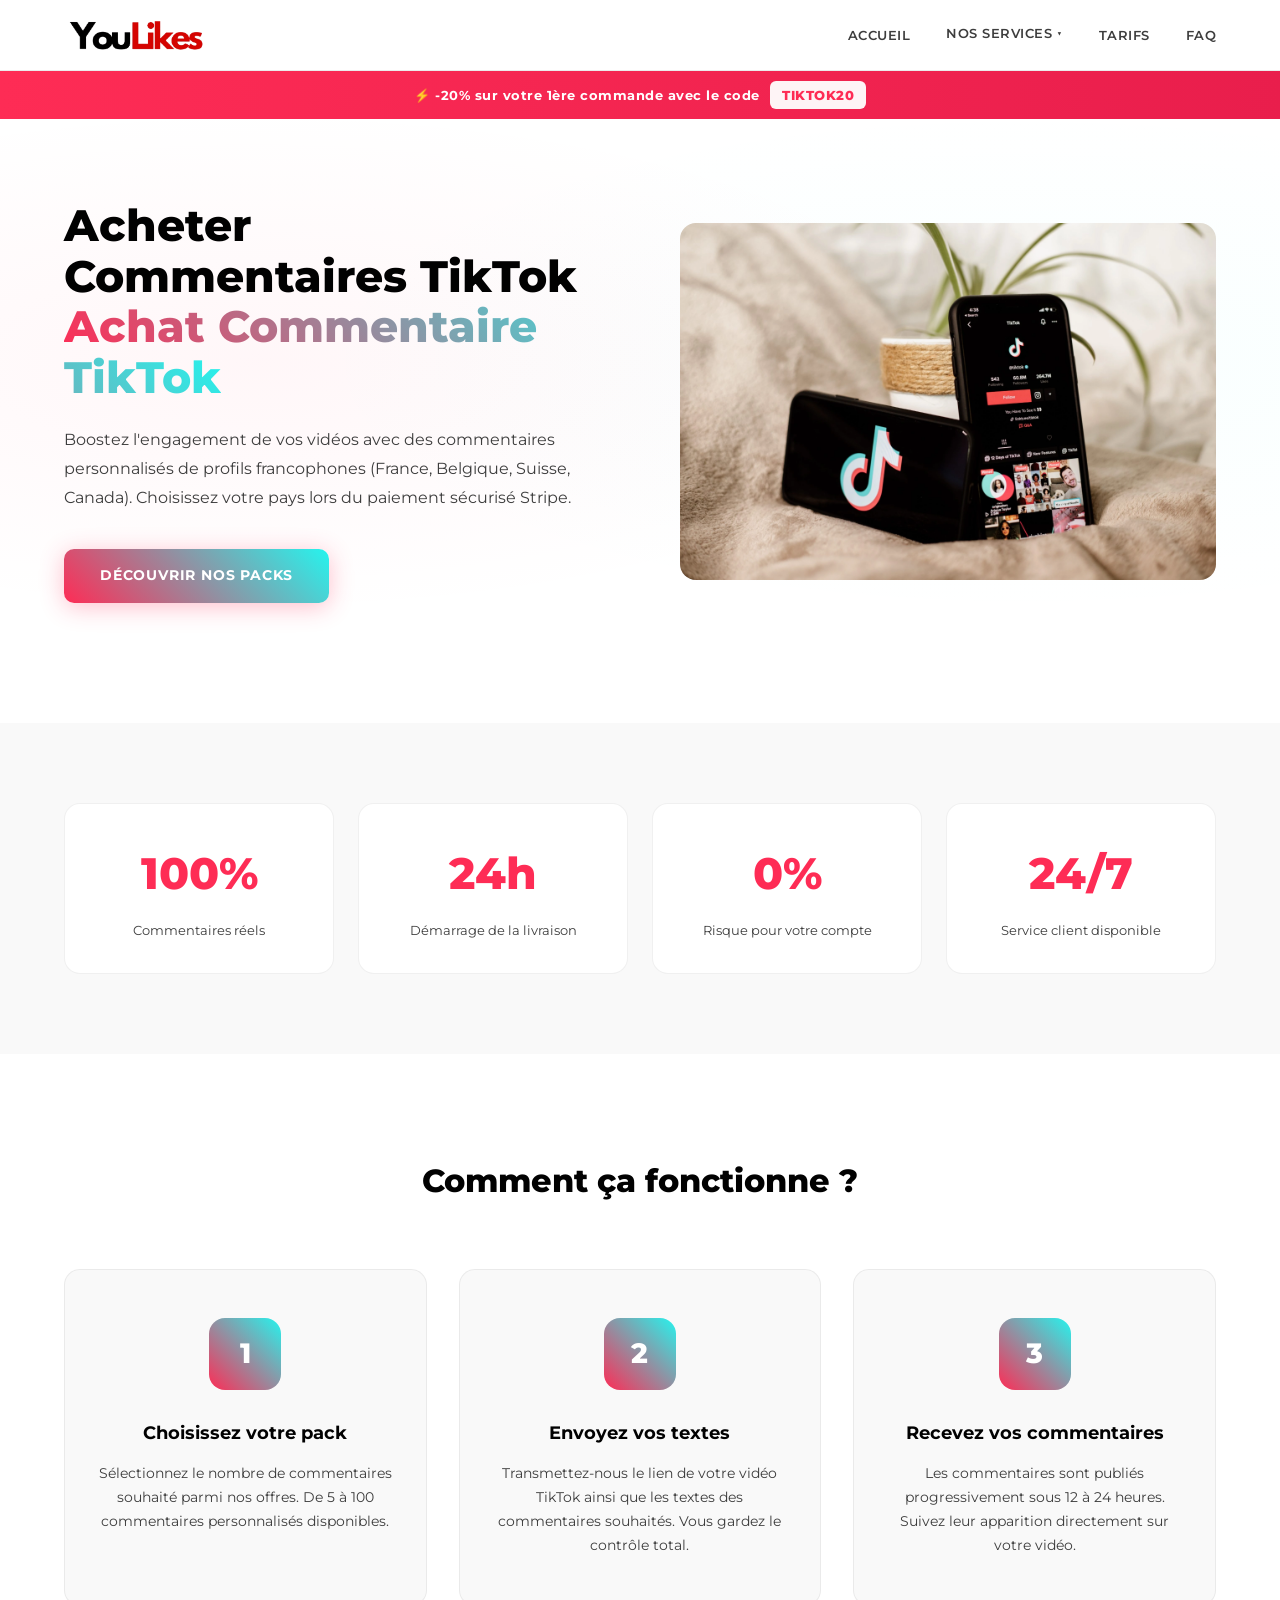
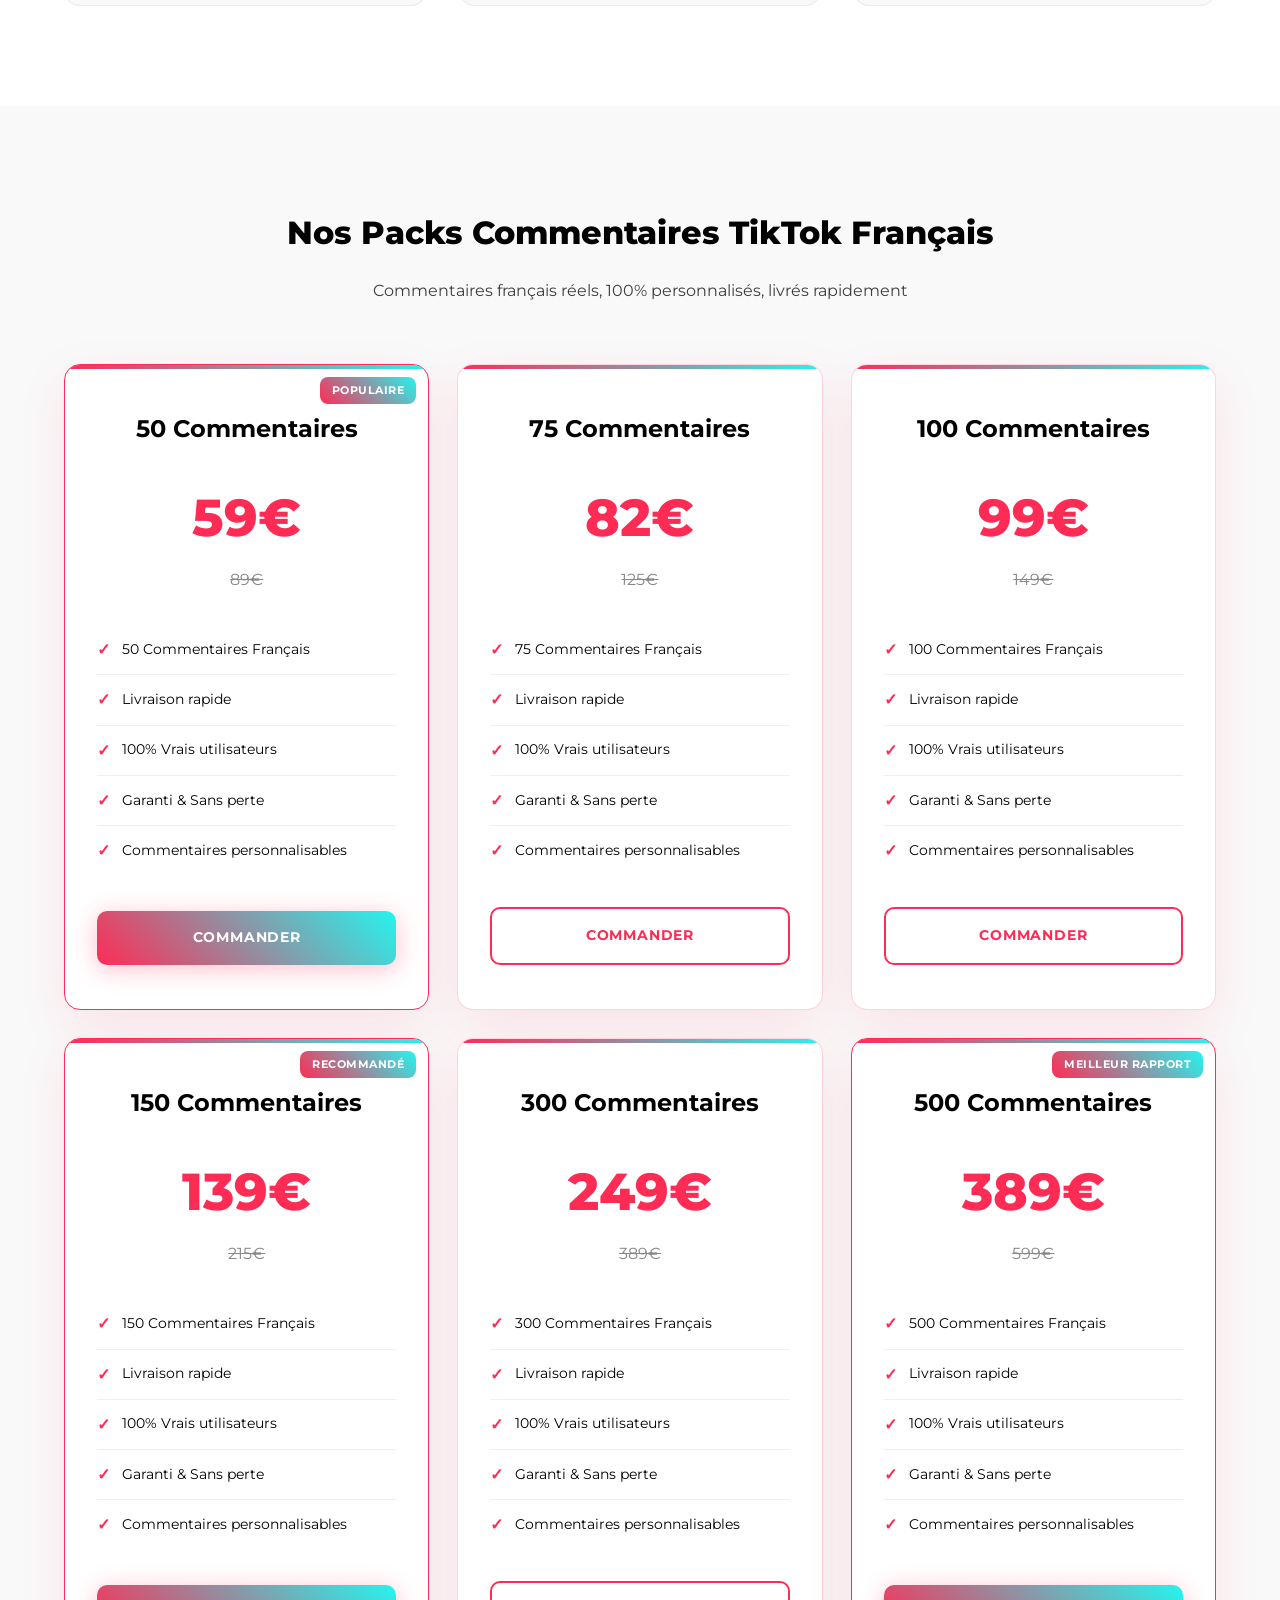
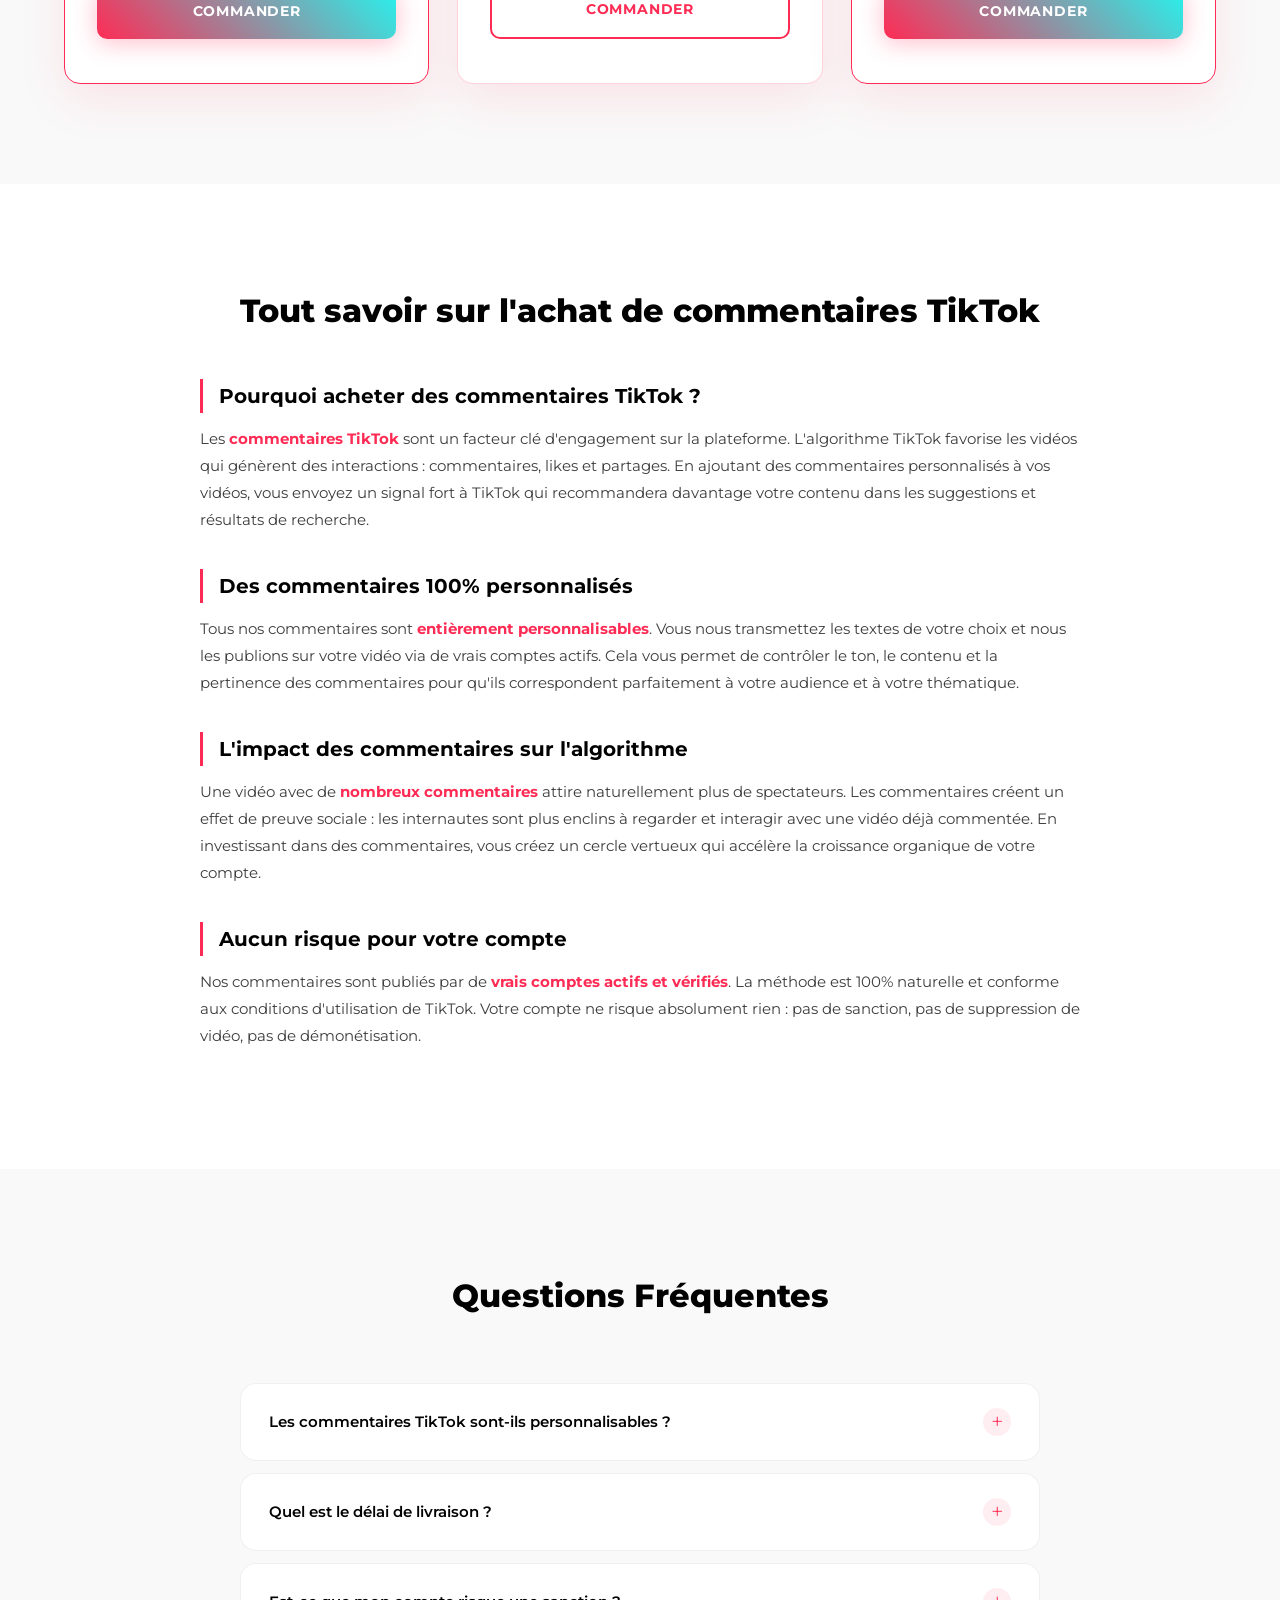
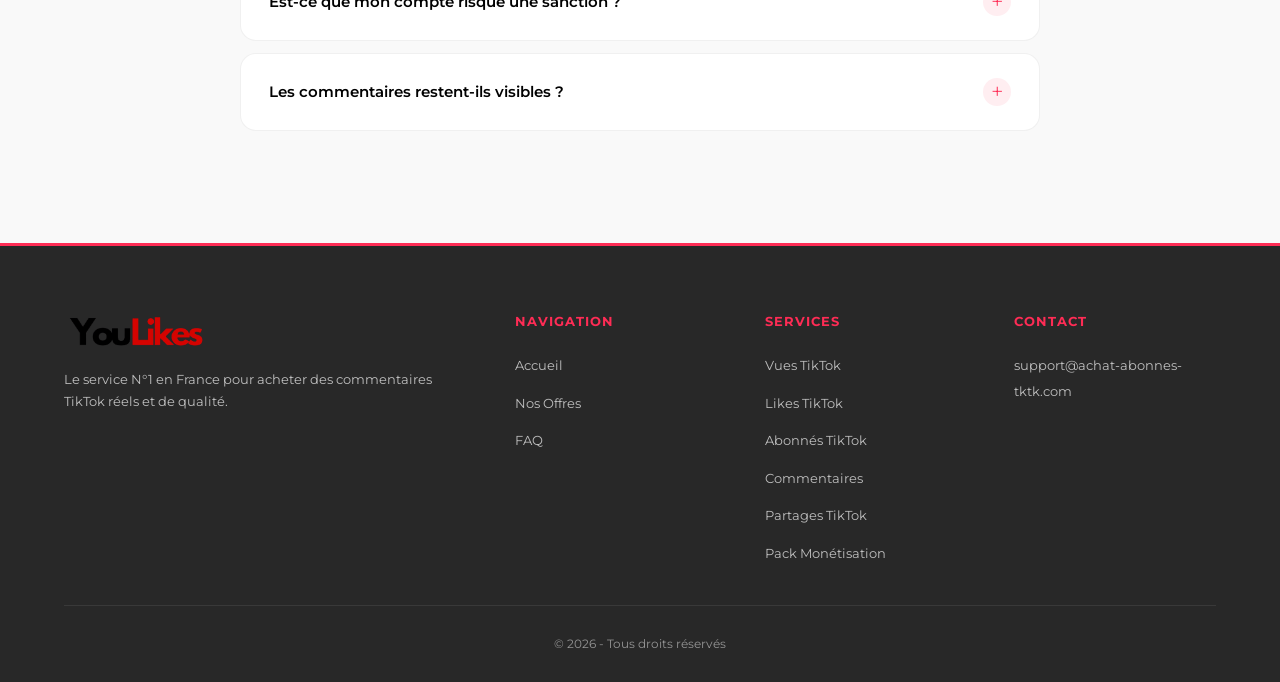
==== acheter-commentaire-tiktok.html @ 272ebcce "Audit final - corrections accents, liens, SEO, nouvelles pages" ====
<!DOCTYPE html>
<html lang="fr">
<head>
    <meta charset="UTF-8">
    <meta name="viewport" content="width=device-width, initial-scale=1.0">
    <meta name="robots" content="index, follow">
    <title>Acheter Commentaires TikTok - Achat Commentaire TikTok</title>
    <meta name="description" content="Achetez des commentaires TikTok français personnalises 100% réels. Commentaires haute qualité, livraison rapide et sans risque. À partir de 59 euros les 50 commentaires.">
    <link rel="canonical" href="https://achat-abonnes-tktk.com/acheter-commentaire-tiktok.html"/>
    <link rel="alternate" hreflang="fr-FR" href="https://achat-abonnes-tktk.com/acheter-commentaire-tiktok.html"/>
    <link rel="alternate" hreflang="x-default" href="https://achat-abonnes-tktk.com/acheter-commentaire-tiktok.html"/>
    <meta property="og:type" content="website">
    <meta property="og:url" content="https://achat-abonnes-tktk.com/acheter-commentaire-tiktok.html">
    <meta property="og:title" content="Acheter Commentaire TikTok">
    <meta property="og:description" content="Achetez des commentaires TikTok français personnalises 100% réels. Commentaires haute qualité, livraison rapide et sans risque. À partir de 59 euros les 50 commentaires.">
    <meta property="og:image" content="https://achat-abonnes-tktk.com/logo.png">
    <meta name="twitter:card" content="summary_large_image">
    <meta name="twitter:title" content="Achat Commentaire TikTok">
    <meta name="twitter:description" content="Achetez des commentaires TikTok personnalises pour booster l'engagement.">
    <meta name="twitter:image" content="https://achat-abonnes-tktk.com/logo.png">
    <link rel="preconnect" href="https://fonts.googleapis.com">
    <link rel="preconnect" href="https://fonts.gstatic.com" crossorigin>
    <link href="https://fonts.googleapis.com/css2?family=Montserrat:wght@400;500;600;700;800&display=swap" rel="stylesheet">
    <link rel="stylesheet" href="styles.css">
    <link rel="icon" type="image/x-icon" href="/favicon.ico">
    <link rel="apple-touch-icon" sizes="96x96" href="/logo/apple-icon-96x96.png">
    <link rel="icon" type="image/png" sizes="96x96" href="/logo/android-icon-96x96.png">
    <link rel="icon" type="image/png" sizes="32x32" href="/logo/android-icon-32x32.png">
    <meta name="msapplication-TileImage" content="/logo/ms-icon-96x96.png">
    <script type="application/ld+json">
    {
        "@context": "https://schema.org",
        "@type": "FAQPage",
        "mainEntity": [
            {
                "@type": "Question",
                "name": "Les commentaires TikTok sont-ils personnalisables ?",
                "acceptedAnswer": {
                    "@type": "Answer",
                    "text": "Oui, tous nos commentaires sont 100% personnalisables. Vous nous envoyez les textes de votre choix et nous les publions sur votre video. Vous gardez un controle total sur le contenu des commentaires."
                }
            },
            {
                "@type": "Question",
                "name": "Quel est le délai de livraison ?",
                "acceptedAnswer": {
                    "@type": "Answer",
                    "text": "La livraison démarre sous 12 a 24 heures après la commande. Le délai complet dépend du nombre de commentaires commandes, de 12h pour 5 commentaires a 6 jours pour 100 commentaires."
                }
            },
            {
                "@type": "Question",
                "name": "Est-ce que mon compte risque une sanction ?",
                "acceptedAnswer": {
                    "@type": "Answer",
                    "text": "Non, nos commentaires sont publies par de vrais comptes actifs. La méthode est naturelle et sans risque pour votre compte TikTok. Aucune sanction possible."
                }
            },
            {
                "@type": "Question",
                "name": "Les commentaires restent-ils visibles ?",
                "acceptedAnswer": {
                    "@type": "Answer",
                    "text": "Oui, les commentaires restent visibles de maniere permanente sur votre video. Ils sont publies par des comptes réels et actifs, ce qui garantit leur stabilite dans le temps."
                }
            }
        ]
    }
    </script>
    <script type="application/ld+json">
    {
        "@context": "https://schema.org",
        "@type": "Product",
        "name": "Acheter Commentaires TikTok",
        "description": "Achat commentaire tiktok personnalise 100% reel. Acheter commentaire tiktok de qualité. Acheter commentaires tiktok a partir de 47 euros les 100 commentaires, livraison rapide et sans risque.",
        "brand": {
            "@type": "Brand",
            "name": "TkTkBoost"
        },
        "image": "https://achat-abonnes-tktk.com/logo.png",
        "offers": {
            "@type": "AggregateOffer",
            "priceCurrency": "EUR",
            "lowPrice": "59",
            "highPrice": "389",
            "offerCount": "6",
            "availability": "https://schema.org/InStock"
        }
    }
    </script>
</head>
<body>
    <header class="header">
        <div class="container">
            <a href="https://achat-abonnes-tktk.com/" class="logo" title="TkTkBoost">
                <img src="logo.png" alt="TkTkBoost" title="TkTkBoost" class="logo-img" width="200" height="200">
            </a>
            <nav class="nav">
                <ul class="nav-list">
                    <li><a href="https://achat-abonnes-tktk.com/" class="nav-link" title="Accueil">Accueil</a></li>
                    <li class="nav-item dropdown">
                        <a href="#" class="nav-link" title="Nos Services">Nos Services <span class="dropdown-arrow">&#9660;</span></a>
                        <div class="dropdown-menu">
                            <a href="https://achat-abonnes-tktk.com/acheter-vue-tiktok.html" title="acheter vues tiktok">Vues TikTok</a>
                            <a href="https://achat-abonnes-tktk.com/acheter-like-tiktok.html" title="achat like tiktok">Likes TikTok</a>
                            <a href="https://achat-abonnes-tktk.com/acheter-followers-tiktok.html" title="acheter abonnes tiktok">Abonnés TikTok</a>
                            <a href="https://achat-abonnes-tktk.com/acheter-commentaire-tiktok.html" title="acheter commentaires tiktok">Commentaires</a>
                            <a href="https://achat-abonnes-tktk.com/acheter-des-partages-tiktok.html" title="partages tiktok">Partages TikTok</a>
                            <a href="https://achat-abonnes-tktk.com/monetiser-tiktok.html" title="tiktok studio monétisation">Pack Monétisation</a>
                        </div>
                    </li>
                    <li><a href="#offres" class="nav-link" title="Tarifs">Tarifs</a></li>
                    <li><a href="#faq" class="nav-link" title="FAQ">FAQ</a></li>
                </ul>
            </nav>
            <button class="menu-toggle" aria-label="Menu">
                <span></span>
                <span></span>
                <span></span>
            </button>
        </div>
    </header>
    <div class="promo-bar">&#x26A1; -20% sur votre 1ère commande avec le code <span class="promo-code">TIKTOK20</span></div>

    <section id="accueil" class="hero">
        <div class="container">
            <div class="hero-content">
                <h1>Acheter Commentaires TikTok<br><span class="highlight">Achat Commentaire TikTok</span></h1>
                <p class="hero-subtitle">Boostez l'engagement de vos vidéos avec des commentaires personnalisés de profils francophones (France, Belgique, Suisse, Canada). Choisissez votre pays lors du paiement sécurisé Stripe.</p>
                <a href="#offres" class="btn btn-primary" title="acheter commentaires tiktok">Découvrir nos Packs</a>
            </div>
            <div class="hero-image">
                <img src="hero.webp" alt="achat commentaire tiktok" title="acheter commentaire tiktok" class="hero-img" loading="eager" width="1400" height="787">
            </div>
        </div>
    </section>

    <section class="stats">
        <div class="container">
            <div class="stat-card">
                <div class="stat-number" data-target="0" data-static="100%">100%</div>
                <p>Commentaires réels</p>
            </div>
            <div class="stat-card">
                <div class="stat-number" data-target="0" data-static="24h">24h</div>
                <p>Démarrage de la livraison</p>
            </div>
            <div class="stat-card">
                <div class="stat-number" data-target="0" data-static="0%">0%</div>
                <p>Risque pour votre compte</p>
            </div>
            <div class="stat-card">
                <div class="stat-number" data-target="0" data-static="24/7">24/7</div>
                <p>Service client disponible</p>
            </div>
        </div>
    </section>

    <section class="how-it-works">
        <div class="container">
            <h2 class="section-title">Comment ça fonctionne ?</h2>
            <div class="steps">
                <div class="step">
                    <div class="step-icon">
                        <span>1</span>
                    </div>
                    <h3>Choisissez votre pack</h3>
                    <p>Sélectionnez le nombre de commentaires souhaité parmi nos offres. De 5 à 100 commentaires personnalisés disponibles.</p>
                </div>
                <div class="step">
                    <div class="step-icon">
                        <span>2</span>
                    </div>
                    <h3>Envoyez vos textes</h3>
                    <p>Transmettez-nous le lien de votre vidéo TikTok ainsi que les textes des commentaires souhaités. Vous gardez le contrôle total.</p>
                </div>
                <div class="step">
                    <div class="step-icon">
                        <span>3</span>
                    </div>
                    <h3>Recevez vos commentaires</h3>
                    <p>Les commentaires sont publiés progressivement sous 12 à 24 heures. Suivez leur apparition directement sur votre vidéo.</p>
                </div>
            </div>
        </div>
    </section>

    <section id="offres" class="pricing">
        <div class="container">
            <h2 class="section-title">Nos Packs Commentaires TikTok Français</h2>
            <p class="section-subtitle">Commentaires français réels, 100% personnalisés, livrés rapidement</p>
            <div class="pricing-cards" style="grid-template-columns: repeat(3, 1fr);">

                <div class="pricing-card featured">
                    <div class="pricing-badge">Populaire</div>
                    <div class="pricing-header">
                        <h3>50 Commentaires</h3>
                    </div>
                    <div class="pricing-price">
                        <span class="price">59€</span>
                        <span class="old-price">89€</span>
                    </div>
                    <ul class="pricing-features">
                        <li><span class="check">&#10003;</span> 50 Commentaires Français</li>
                        <li><span class="check">&#10003;</span> Livraison rapide</li>
                        <li><span class="check">&#10003;</span> 100% Vrais utilisateurs</li>
                        <li><span class="check">&#10003;</span> Garanti & Sans perte</li>
                        <li><span class="check">&#10003;</span> Commentaires personnalisables</li>
                    </ul>
                    <a href="https://buy.stripe.com/dRm7sL41c4Gv8OOcig6Na0x" class="btn btn-primary" title="Commander 50 commentaires TikTok" rel="noopener" target="_blank">Commander</a>
                </div>

                <div class="pricing-card">
                    <div class="pricing-header">
                        <h3>75 Commentaires</h3>
                    </div>
                    <div class="pricing-price">
                        <span class="price">82€</span>
                        <span class="old-price">125€</span>
                    </div>
                    <ul class="pricing-features">
                        <li><span class="check">&#10003;</span> 75 Commentaires Français</li>
                        <li><span class="check">&#10003;</span> Livraison rapide</li>
                        <li><span class="check">&#10003;</span> 100% Vrais utilisateurs</li>
                        <li><span class="check">&#10003;</span> Garanti & Sans perte</li>
                        <li><span class="check">&#10003;</span> Commentaires personnalisables</li>
                    </ul>
                    <a href="https://buy.stripe.com/9B6aEX7do6ODaWW6XW6Na0w" class="btn btn-outline" title="Commander 75 commentaires TikTok" rel="noopener" target="_blank">Commander</a>
                </div>

                <div class="pricing-card">
                    <div class="pricing-header">
                        <h3>100 Commentaires</h3>
                    </div>
                    <div class="pricing-price">
                        <span class="price">99€</span>
                        <span class="old-price">149€</span>
                    </div>
                    <ul class="pricing-features">
                        <li><span class="check">&#10003;</span> 100 Commentaires Français</li>
                        <li><span class="check">&#10003;</span> Livraison rapide</li>
                        <li><span class="check">&#10003;</span> 100% Vrais utilisateurs</li>
                        <li><span class="check">&#10003;</span> Garanti & Sans perte</li>
                        <li><span class="check">&#10003;</span> Commentaires personnalisables</li>
                    </ul>
                    <a href="https://buy.stripe.com/aFa7sL9lw4Gv3uugyw6Na0v" class="btn btn-outline" title="Commander 100 commentaires TikTok" rel="noopener" target="_blank">Commander</a>
                </div>

                <div class="pricing-card featured">
                    <div class="pricing-badge">Recommandé</div>
                    <div class="pricing-header">
                        <h3>150 Commentaires</h3>
                    </div>
                    <div class="pricing-price">
                        <span class="price">139€</span>
                        <span class="old-price">215€</span>
                    </div>
                    <ul class="pricing-features">
                        <li><span class="check">&#10003;</span> 150 Commentaires Français</li>
                        <li><span class="check">&#10003;</span> Livraison rapide</li>
                        <li><span class="check">&#10003;</span> 100% Vrais utilisateurs</li>
                        <li><span class="check">&#10003;</span> Garanti & Sans perte</li>
                        <li><span class="check">&#10003;</span> Commentaires personnalisables</li>
                    </ul>
                    <a href="https://buy.stripe.com/dRm7sL41c4Gv8OOcig6Na0x" class="btn btn-primary" title="Commander 150 commentaires TikTok" rel="noopener" target="_blank">Commander</a>
                </div>

                <div class="pricing-card">
                    <div class="pricing-header">
                        <h3>300 Commentaires</h3>
                    </div>
                    <div class="pricing-price">
                        <span class="price">249€</span>
                        <span class="old-price">389€</span>
                    </div>
                    <ul class="pricing-features">
                        <li><span class="check">&#10003;</span> 300 Commentaires Français</li>
                        <li><span class="check">&#10003;</span> Livraison rapide</li>
                        <li><span class="check">&#10003;</span> 100% Vrais utilisateurs</li>
                        <li><span class="check">&#10003;</span> Garanti & Sans perte</li>
                        <li><span class="check">&#10003;</span> Commentaires personnalisables</li>
                    </ul>
                    <a href="https://buy.stripe.com/9B6aEX7do6ODaWW6XW6Na0w" class="btn btn-outline" title="Commander 300 commentaires TikTok" rel="noopener" target="_blank">Commander</a>
                </div>

                <div class="pricing-card featured">
                    <div class="pricing-badge">Meilleur rapport</div>
                    <div class="pricing-header">
                        <h3>500 Commentaires</h3>
                    </div>
                    <div class="pricing-price">
                        <span class="price">389€</span>
                        <span class="old-price">599€</span>
                    </div>
                    <ul class="pricing-features">
                        <li><span class="check">&#10003;</span> 500 Commentaires Français</li>
                        <li><span class="check">&#10003;</span> Livraison rapide</li>
                        <li><span class="check">&#10003;</span> 100% Vrais utilisateurs</li>
                        <li><span class="check">&#10003;</span> Garanti & Sans perte</li>
                        <li><span class="check">&#10003;</span> Commentaires personnalisables</li>
                    </ul>
                    <a href="https://buy.stripe.com/aFa7sL9lw4Gv3uugyw6Na0v" class="btn btn-primary" title="Commander 500 commentaires TikTok" rel="noopener" target="_blank">Commander</a>
                </div>

            </div>
        </div>
    </section>

    <section class="seo-content">
        <div class="container">
            <h2 class="section-title">Tout savoir sur l'achat de commentaires TikTok</h2>
            <div class="seo-text">
                <h3>Pourquoi acheter des commentaires TikTok ?</h3>
                <p>Les <strong>commentaires TikTok</strong> sont un facteur clé d'engagement sur la plateforme. L'algorithme TikTok favorise les vidéos qui génèrent des interactions : commentaires, likes et partages. En ajoutant des commentaires personnalisés à vos vidéos, vous envoyez un signal fort à TikTok qui recommandera davantage votre contenu dans les suggestions et résultats de recherche.</p>

                <h3>Des commentaires 100% personnalisés</h3>
                <p>Tous nos commentaires sont <strong>entièrement personnalisables</strong>. Vous nous transmettez les textes de votre choix et nous les publions sur votre vidéo via de vrais comptes actifs. Cela vous permet de contrôler le ton, le contenu et la pertinence des commentaires pour qu'ils correspondent parfaitement à votre audience et à votre thématique.</p>

                <h3>L'impact des commentaires sur l'algorithme</h3>
                <p>Une vidéo avec de <strong>nombreux commentaires</strong> attire naturellement plus de spectateurs. Les commentaires créent un effet de preuve sociale : les internautes sont plus enclins à regarder et interagir avec une vidéo déjà commentée. En investissant dans des commentaires, vous créez un cercle vertueux qui accélère la croissance organique de votre compte.</p>

                <h3>Aucun risque pour votre compte</h3>
                <p>Nos commentaires sont publiés par de <strong>vrais comptes actifs et vérifiés</strong>. La méthode est 100% naturelle et conforme aux conditions d'utilisation de TikTok. Votre compte ne risque absolument rien : pas de sanction, pas de suppression de vidéo, pas de démonétisation.</p>
            </div>
        </div>
    </section>

    <section id="faq" class="faq">
        <div class="container">
            <h2 class="section-title">Questions Fréquentes</h2>
            <div class="faq-list">
                <div class="faq-item">
                    <button class="faq-question">
                        <span>Les commentaires TikTok sont-ils personnalisables ?</span>
                        <span class="faq-icon">+</span>
                    </button>
                    <div class="faq-answer">
                        <p>Oui, tous nos commentaires sont 100% personnalisables. Vous nous envoyez les textes de votre choix et nous les publions sur votre vidéo. Vous gardez un contrôle total sur le contenu des commentaires.</p>
                    </div>
                </div>
                <div class="faq-item">
                    <button class="faq-question">
                        <span>Quel est le délai de livraison ?</span>
                        <span class="faq-icon">+</span>
                    </button>
                    <div class="faq-answer">
                        <p>La livraison démarre sous 12 à 24 heures après la commande. Le délai complet dépend du nombre de commentaires commandés, de 12h pour 5 commentaires à 6 jours pour 100 commentaires.</p>
                    </div>
                </div>
                <div class="faq-item">
                    <button class="faq-question">
                        <span>Est-ce que mon compte risque une sanction ?</span>
                        <span class="faq-icon">+</span>
                    </button>
                    <div class="faq-answer">
                        <p>Non, nos commentaires sont publiés par de vrais comptes actifs et vérifiés. La méthode est naturelle et sans risque pour votre compte TikTok. Aucune sanction possible.</p>
                    </div>
                </div>
                <div class="faq-item">
                    <button class="faq-question">
                        <span>Les commentaires restent-ils visibles ?</span>
                        <span class="faq-icon">+</span>
                    </button>
                    <div class="faq-answer">
                        <p>Oui, les commentaires restent visibles de manière permanente sur votre vidéo. Ils sont publiés par des comptes réels et actifs, ce qui garantit leur stabilité dans le temps.</p>
                    </div>
                </div>
            </div>
        </div>
    </section>

    <footer class="footer">
        <div class="container">
            <div class="footer-content">
                <div class="footer-brand">
                    <a href="https://achat-abonnes-tktk.com/" class="logo" title="TkTkBoost">
                        <img src="logo.png" alt="TkTkBoost" title="TkTkBoost" class="logo-img" width="200" height="200">
                    </a>
                    <p>Le service N°1 en France pour acheter des commentaires TikTok réels et de qualité.</p>
                </div>
                <div class="footer-links">
                    <h4>Navigation</h4>
                    <ul>
                        <li><a href="https://achat-abonnes-tktk.com/" title="Accueil">Accueil</a></li>
                        <li><a href="#offres" title="Nos Offres">Nos Offres</a></li>
                        <li><a href="#faq" title="FAQ">FAQ</a></li>
                    </ul>
                </div>
                <div class="footer-links">
                    <h4>Services</h4>
                    <ul>
                        <li><a href="https://achat-abonnes-tktk.com/acheter-vue-tiktok.html" title="acheter vues tiktok">Vues TikTok</a></li>
                        <li><a href="https://achat-abonnes-tktk.com/acheter-like-tiktok.html" title="acheter des like tiktok">Likes TikTok</a></li>
                        <li><a href="https://achat-abonnes-tktk.com/acheter-followers-tiktok.html" title="achat abonnes tiktok">Abonnés TikTok</a></li>
                        <li><a href="https://achat-abonnes-tktk.com/acheter-commentaire-tiktok.html" title="acheter commentaire tiktok">Commentaires</a></li>
                        <li><a href="https://achat-abonnes-tktk.com/acheter-des-partages-tiktok.html" title="partages TikTok">Partages TikTok</a></li>
                        <li><a href="https://achat-abonnes-tktk.com/monetiser-tiktok.html" title="monétisation tiktok">Pack Monétisation</a></li>
                    </ul>
                </div>
                <div class="footer-links">
                    <h4>Contact</h4>
                    <ul>
                        <li><a href="mailto:support@achat-abonnes-tktk.com" title="support@achat-abonnes-tktk.com">support@achat-abonnes-tktk.com</a></li>
                    </ul>
                </div>
            </div>
            <div class="footer-bottom">
                <p>&copy; 2026 - Tous droits réservés</p>
            </div>
        </div>
    </footer>

    <script>
        document.addEventListener('DOMContentLoaded', function() {

            const menuToggle = document.querySelector('.menu-toggle');
            const nav = document.querySelector('.nav');

            if (menuToggle && nav) {
                menuToggle.addEventListener('click', function(e) {
                    e.stopPropagation();
                    nav.classList.toggle('active');
                    menuToggle.classList.toggle('active');
                });

                document.addEventListener('click', function(e) {
                    if (!nav.contains(e.target) && !menuToggle.contains(e.target)) {
                        nav.classList.remove('active');
                        menuToggle.classList.remove('active');
                        document.querySelectorAll('.nav-item.dropdown').forEach(d => d.classList.remove('active'));
                    }
                });

                const navLinks = document.querySelectorAll('.nav-link:not(.nav-item.dropdown > .nav-link)');
                navLinks.forEach(link => {
                    link.addEventListener('click', function() {
                        nav.classList.remove('active');
                        menuToggle.classList.remove('active');
                    });
                });
            }

            const dropdowns = document.querySelectorAll('.nav-item.dropdown');
            dropdowns.forEach(dropdown => {
                const dropdownLink = dropdown.querySelector('.nav-link');
                dropdownLink.addEventListener('click', function(e) {
                    if (window.innerWidth <= 768) {
                        e.preventDefault();
                        dropdown.classList.toggle('active');
                    }
                });
            });

            const dropdownMenuLinks = document.querySelectorAll('.dropdown-menu a');
            dropdownMenuLinks.forEach(link => {
                link.addEventListener('click', function() {
                    if (window.innerWidth <= 768) {
                        const nav = document.querySelector('.nav');
                        const menuToggle = document.querySelector('.menu-toggle');
                        nav.classList.remove('active');
                        menuToggle.classList.remove('active');
                        document.querySelectorAll('.nav-item.dropdown').forEach(d => d.classList.remove('active'));
                    }
                });
            });

            const anchorLinks = document.querySelectorAll('a[href^="#"]');
            anchorLinks.forEach(link => {
                link.addEventListener('click', function(e) {
                    e.preventDefault();
                    const targetId = this.getAttribute('href');
                    const targetElement = document.querySelector(targetId);
                    if (targetElement) {
                        const headerHeight = document.querySelector('.header').offsetHeight;
                        const targetPosition = targetElement.offsetTop - headerHeight;
                        window.scrollTo({ top: targetPosition, behavior: 'smooth' });
                    }
                });
            });

            const faqItems = document.querySelectorAll('.faq-item');
            faqItems.forEach(item => {
                const question = item.querySelector('.faq-question');
                question.addEventListener('click', function() {
                    faqItems.forEach(otherItem => {
                        if (otherItem !== item && otherItem.classList.contains('active')) {
                            otherItem.classList.remove('active');
                        }
                    });
                    item.classList.toggle('active');
                });
            });

            const animateElements = document.querySelectorAll('.stat-card, .step, .pricing-card, .faq-item');
            const observerOptions = { threshold: 0.1, rootMargin: '0px 0px -50px 0px' };
            const observer = new IntersectionObserver(function(entries) {
                entries.forEach(entry => {
                    if (entry.isIntersecting) {
                        entry.target.style.opacity = '1';
                        entry.target.style.transform = 'translateY(0)';
                    }
                });
            }, observerOptions);

            animateElements.forEach(element => {
                element.style.opacity = '0';
                element.style.transform = 'translateY(30px)';
                element.style.transition = 'opacity 0.6s ease, transform 0.6s ease';
                observer.observe(element);
            });

            const statNumbers = document.querySelectorAll('.stat-number');
            let animated = false;
            function animateCounters() {
                if (animated) return;
                statNumbers.forEach(stat => {
                    const staticText = stat.getAttribute('data-static');
                    if (staticText) { stat.textContent = staticText; return; }
                    const target = parseInt(stat.getAttribute('data-target') || stat.textContent);
                    const suffix = stat.getAttribute('data-suffix') || '%';
                    if (isNaN(target) || target <= 0) return;
                    let current = 0;
                    const increment = target / 50;
                    const duration = 2000;
                    const stepTime = duration / 50;
                    const counter = setInterval(() => {
                        current += increment;
                        if (current >= target) { stat.textContent = target + suffix; clearInterval(counter); }
                        else { stat.textContent = Math.floor(current) + suffix; }
                    }, stepTime);
                });
                animated = true;
            }
            const statsSection = document.querySelector('.stats');
            if (statsSection) {
                const statsObserver = new IntersectionObserver((entries) => {
                    entries.forEach(entry => { if (entry.isIntersecting) { animateCounters(); } });
                }, { threshold: 0.5 });
                statsObserver.observe(statsSection);
            }

        });
    </script>
</body>
</html>
---- styles.css ----
:root {
    --primary: #FE2C55;
    --primary-dark: #E91E4C;
    --secondary: #25F4EE;
    --dark: #010101;
    --light: #f9f9f9;
    --white: #ffffff;
    --gray: #3d3d3d;
    --gray-light: #e5e5e5;
    --gradient: linear-gradient(45deg, #FE2C55 0%, #25F4EE 100%);
    --shadow: 0 8px 32px rgba(254, 44, 85, 0.12);
    --shadow-sm: 0 2px 12px rgba(0, 0, 0, 0.08);
    --radius: 8px;
    --radius-lg: 16px;
    --transition: all 0.35s cubic-bezier(0.4, 0, 0.2, 1);
}

*, *::before, *::after {
    margin: 0;
    padding: 0;
    box-sizing: border-box;
}

html {
    scroll-behavior: smooth;
}

body {
    font-family: 'Montserrat', sans-serif;
    font-size: 15px;
    line-height: 1.7;
    color: var(--dark);
    background: var(--white);
    overflow-x: hidden;
}

a {
    text-decoration: none;
    color: inherit;
    transition: var(--transition);
}

ul {
    list-style: none;
}

img {
    max-width: 100%;
    height: auto;
}

.container {
    width: 100%;
    max-width: 1200px;
    margin: 0 auto;
    padding: 0 24px;
}

.btn {
    display: inline-block;
    padding: 15px 36px;
    font-family: 'Montserrat', sans-serif;
    font-size: 14px;
    font-weight: 700;
    border-radius: 10px;
    cursor: pointer;
    transition: var(--transition);
    border: none;
    text-align: center;
    text-transform: uppercase;
    letter-spacing: 0.8px;
}

.btn-primary {
    background: var(--gradient);
    color: #ffffff;
    box-shadow: 0 4px 24px rgba(254, 44, 85, 0.3);
}

.btn-primary:hover {
    transform: scale(1.04);
    box-shadow: 0 6px 32px rgba(254, 44, 85, 0.45);
}

.btn-outline {
    background: transparent;
    color: var(--primary);
    border: 2px solid var(--primary);
}

.btn-outline:hover {
    background: var(--primary);
    color: #ffffff;
    box-shadow: 0 4px 24px rgba(254, 44, 85, 0.25);
}

.btn-full {
    width: 100%;
}

.header {
    position: fixed;
    top: 0;
    left: 0;
    right: 0;
    z-index: 1000;
    background: rgba(255, 255, 255, 0.95);
    backdrop-filter: blur(20px);
    -webkit-backdrop-filter: blur(20px);
    border-bottom: 1px solid rgba(0, 0, 0, 0.08);
    padding: 14px 0;
}

.header .container {
    display: flex;
    align-items: center;
    justify-content: space-between;
}

.logo {
    display: flex;
    align-items: center;
}

.logo-img {
    height: 42px;
    width: auto;
}

.nav-list {
    display: flex;
    gap: 36px;
}

.nav-link {
    font-weight: 600;
    color: var(--gray);
    position: relative;
    font-size: 13px;
    text-transform: uppercase;
    letter-spacing: 0.5px;
}

.nav-link::after {
    content: '';
    position: absolute;
    bottom: -6px;
    left: 50%;
    transform: translateX(-50%);
    width: 0;
    height: 3px;
    background: var(--primary);
    border-radius: 2px;
    transition: var(--transition);
}

.nav-link:hover::after,
.nav-link.active::after {
    width: 100%;
}

.nav-link:hover,
.nav-link.active {
    color: var(--primary);
}

.nav-item {
    position: relative;
}

.nav-item.dropdown > .nav-link {
    display: flex;
    align-items: center;
    gap: 5px;
}

.nav-item.dropdown > .nav-link::before {
    content: '';
    position: absolute;
    bottom: -15px;
    left: 0;
    right: 0;
    height: 20px;
}

.dropdown-arrow {
    font-size: 8px;
    transition: var(--transition);
}

.nav-item.dropdown:hover .dropdown-arrow {
    transform: rotate(180deg);
}

.dropdown-menu {
    position: absolute;
    top: 100%;
    left: 50%;
    transform: translateX(-50%) translateY(5px);
    min-width: 220px;
    background: #ffffff;
    border: 1px solid rgba(0, 0, 0, 0.08);
    border-radius: var(--radius-lg);
    box-shadow: 0 16px 48px rgba(0, 0, 0, 0.12);
    padding: 8px;
    opacity: 0;
    visibility: hidden;
    transition: var(--transition);
    margin-top: 15px;
    z-index: 100;
}

.dropdown-menu::before {
    content: '';
    position: absolute;
    top: -6px;
    left: 50%;
    transform: translateX(-50%) rotate(45deg);
    width: 12px;
    height: 12px;
    background: #ffffff;
    border-left: 1px solid rgba(0, 0, 0, 0.08);
    border-top: 1px solid rgba(0, 0, 0, 0.08);
}

.nav-item.dropdown:hover .dropdown-menu {
    opacity: 1;
    visibility: visible;
    margin-top: 10px;
    transform: translateX(-50%) translateY(0);
}

.dropdown-menu a {
    display: block;
    padding: 12px 16px;
    font-weight: 500;
    font-size: 13px;
    color: var(--gray);
    border-radius: var(--radius);
    transition: var(--transition);
}

.dropdown-menu a:hover {
    background: rgba(254, 44, 85, 0.06);
    color: var(--primary);
}

.menu-toggle {
    display: none;
    flex-direction: column;
    gap: 6px;
    background: none;
    border: none;
    cursor: pointer;
    padding: 5px;
}

.menu-toggle span {
    display: block;
    width: 24px;
    height: 2px;
    background: var(--dark);
    border-radius: 2px;
    transition: var(--transition);
}

.hero {
    padding: 200px 0 120px;
    background: radial-gradient(ellipse at 20% 50%, rgba(254, 44, 85, 0.04) 0%, transparent 50%),
                radial-gradient(ellipse at 80% 50%, rgba(37, 244, 238, 0.03) 0%, transparent 50%),
                var(--white);
    overflow: hidden;
}

.hero .container {
    display: grid;
    grid-template-columns: 1fr 1fr;
    gap: 80px;
    align-items: center;
}

.hero-content h1 {
    font-size: 44px;
    font-weight: 800;
    line-height: 1.15;
    margin-bottom: 24px;
    color: var(--dark);
}

.hero-content .highlight {
    background: var(--gradient);
    -webkit-background-clip: text;
    -webkit-text-fill-color: transparent;
    background-clip: text;
}

.hero-subtitle {
    font-size: 16px;
    color: var(--gray);
    margin-bottom: 36px;
    line-height: 1.8;
}

.hero-image {
    position: relative;
    display: flex;
    justify-content: center;
    align-items: center;
}

.hero-img {
    max-width: 100%;
    height: auto;
    border-radius: var(--radius-lg);
    animation: heroFloat 4s ease-in-out infinite;
}

@keyframes heroFloat {
    0%, 100% { transform: translateY(0) rotate(0deg); }
    25% { transform: translateY(-8px) rotate(0.5deg); }
    75% { transform: translateY(4px) rotate(-0.5deg); }
}

.hero-visual {
    display: flex;
    justify-content: center;
    align-items: center;
}

.hero-visual svg {
    filter: drop-shadow(0 20px 40px rgba(254, 44, 85, 0.15));
    animation: heroFloat 4s ease-in-out infinite;
}

.stats {
    padding: 80px 0;
    background: var(--light);
}

.stats .container {
    display: grid;
    grid-template-columns: repeat(4, 1fr);
    gap: 24px;
}

.stat-card {
    background: var(--white);
    padding: 32px 20px;
    border-radius: var(--radius-lg);
    text-align: center;
    transition: var(--transition);
    border: 1px solid rgba(0, 0, 0, 0.06);
    position: relative;
    overflow: hidden;
}

.stat-card::before {
    content: '';
    position: absolute;
    top: 0;
    left: 0;
    right: 0;
    height: 3px;
    background: var(--gradient);
    opacity: 0;
    transition: var(--transition);
}

.stat-card:hover {
    transform: scale(1.03);
    border-color: rgba(254, 44, 85, 0.15);
    box-shadow: var(--shadow);
}

.stat-card:hover::before {
    opacity: 1;
}

.stat-number {
    font-size: 44px;
    font-weight: 800;
    color: var(--primary);
    margin-bottom: 10px;
}

.stat-card p {
    font-size: 13px;
    color: var(--gray);
    line-height: 1.6;
}

.credibility {
    padding: 100px 0;
    background: var(--white);
}

.credibility .container {
    display: grid;
    grid-template-columns: 1fr 1fr;
    gap: 80px;
    align-items: center;
}

.credibility-image {
    position: relative;
}

.credibility-img {
    width: 100%;
    height: auto;
    border-radius: var(--radius-lg);
    box-shadow: 0 20px 60px rgba(0, 0, 0, 0.1);
    border: 1px solid rgba(0, 0, 0, 0.06);
}

.credibility-content h2 {
    font-size: 30px;
    font-weight: 800;
    color: var(--dark);
    margin-bottom: 20px;
    line-height: 1.3;
}

.credibility-content p {
    font-size: 15px;
    color: var(--gray);
    line-height: 1.8;
    margin-bottom: 16px;
}

.credibility-content p strong {
    color: var(--primary);
}

.credibility-content .btn {
    margin-top: 20px;
}

.credibility-reverse {
    background: var(--light);
}

.credibility-reverse .container {
    direction: rtl;
}

.credibility-reverse .container > * {
    direction: ltr;
}

.how-it-works {
    padding: 100px 0;
    background: var(--white);
}

.section-title {
    text-align: center;
    font-size: 32px;
    font-weight: 800;
    color: var(--dark);
    margin-bottom: 16px;
}

.section-subtitle {
    text-align: center;
    font-size: 16px;
    color: var(--gray);
    margin-bottom: 60px;
}

.steps {
    display: grid;
    grid-template-columns: repeat(3, 1fr);
    gap: 32px;
    margin-top: 60px;
}

.step {
    text-align: center;
    padding: 48px 32px;
    background: var(--light);
    border-radius: var(--radius-lg);
    border: 1px solid rgba(0, 0, 0, 0.06);
    transition: var(--transition);
    position: relative;
}

.step:hover {
    transform: translateY(-8px);
    border-color: rgba(254, 44, 85, 0.15);
    box-shadow: 0 12px 40px rgba(254, 44, 85, 0.08);
}

.step-icon {
    width: 72px;
    height: 72px;
    margin: 0 auto 28px;
    background: var(--gradient);
    border-radius: var(--radius-lg);
    display: flex;
    align-items: center;
    justify-content: center;
}

.step-icon span {
    color: #ffffff;
    font-size: 28px;
    font-weight: 800;
}

.step h3 {
    font-size: 18px;
    font-weight: 700;
    color: var(--dark);
    margin-bottom: 14px;
}

.step p {
    font-size: 14px;
    color: var(--gray);
    line-height: 1.7;
}

.pricing {
    padding: 100px 0;
    background: var(--light);
}

.pricing .section-subtitle {
    margin-bottom: 60px;
}

.pricing-grid {
    display: grid;
    grid-template-columns: repeat(5, 1fr);
    gap: 20px;
    align-items: stretch;
}

.pricing-cards {
    display: grid;
    grid-template-columns: repeat(3, 1fr);
    gap: 28px;
    align-items: stretch;
}

.pricing-card {
    background: var(--white);
    border-radius: var(--radius-lg);
    padding: 44px 32px;
    border: 1px solid rgba(254, 44, 85, 0.2);
    transition: var(--transition);
    position: relative;
    display: flex;
    flex-direction: column;
    overflow: hidden;
    transform: translateY(-8px);
    box-shadow: 0 16px 48px rgba(254, 44, 85, 0.1);
}

.pricing-card::before {
    content: '';
    position: absolute;
    top: 0;
    left: 0;
    right: 0;
    height: 4px;
    background: var(--gradient);
    transition: var(--transition);
}

.pricing-card:hover {
    transform: translateY(0);
    border-color: rgba(0, 0, 0, 0.08);
    box-shadow: 0 2px 12px rgba(0, 0, 0, 0.08);
}

.pricing-card:hover::before {
    background: var(--gray-light);
}

.pricing-card.featured {
    border-color: var(--primary);
    transform: scale(1.04) translateY(-8px);
}

.pricing-card.featured::before {
    background: var(--gradient);
    height: 4px;
}

.pricing-card.featured:hover {
    transform: scale(1.04) translateY(0);
}

.pricing-badge {
    position: absolute;
    top: 12px;
    right: 12px;
    background: var(--gradient);
    color: #ffffff;
    padding: 4px 12px;
    border-radius: var(--radius);
    font-size: 11px;
    font-weight: 700;
    text-transform: uppercase;
    letter-spacing: 0.5px;
    z-index: 2;
}

.pricing-header {
    text-align: center;
    margin-bottom: 24px;
}

.pricing-header h3 {
    font-size: 24px;
    font-weight: 700;
    color: var(--dark);
}

.pricing-bonus {
    color: var(--gray);
    font-weight: 600;
    font-size: 13px;
    margin-top: 6px;
    text-decoration: line-through;
}

.pricing-price {
    text-align: center;
    margin-bottom: 32px;
}

.price {
    font-size: 52px;
    font-weight: 800;
    color: var(--primary);
}

.old-price {
    font-size: 16px;
    color: #888;
    text-decoration: line-through;
    display: block;
    margin-top: 4px;
}

.pricing-features {
    flex: 1;
    margin-bottom: 32px;
}

.pricing-features li {
    padding: 11px 0;
    border-bottom: 1px solid rgba(0, 0, 0, 0.06);
    display: flex;
    align-items: center;
    gap: 12px;
    font-size: 14px;
    color: var(--dark);
}

.pricing-features li:last-child {
    border-bottom: none;
}

.pricing-features .check {
    color: var(--primary);
    font-weight: 700;
    font-size: 16px;
}

.pricing-card .btn {
    width: 100%;
}

.seo-content {
    padding: 100px 0;
    background: var(--white);
}

.seo-text {
    max-width: 880px;
    margin: 40px auto 0;
}

.seo-text h3 {
    font-size: 20px;
    font-weight: 700;
    color: var(--dark);
    margin-bottom: 12px;
    margin-top: 36px;
    padding-left: 16px;
    border-left: 3px solid var(--primary);
}

.seo-text h3:first-child {
    margin-top: 0;
}

.seo-text p {
    font-size: 15px;
    color: var(--gray);
    line-height: 1.8;
    margin-bottom: 20px;
}

.seo-text strong {
    color: var(--primary);
}

.seo-text a {
    color: var(--primary);
    text-decoration: underline;
    text-underline-offset: 3px;
}

.seo-text a:hover {
    color: var(--secondary);
}

.faq {
    padding: 100px 0;
    background: var(--light);
}

.faq-list {
    max-width: 800px;
    margin: 60px auto 0;
}

.faq-item {
    background: var(--white);
    border-radius: var(--radius-lg);
    margin-bottom: 12px;
    border: 1px solid rgba(0, 0, 0, 0.06);
    overflow: hidden;
    transition: var(--transition);
}

.faq-item:hover {
    border-color: rgba(254, 44, 85, 0.12);
}

.faq-item.active {
    border-color: rgba(254, 44, 85, 0.2);
}

.faq-question {
    width: 100%;
    padding: 24px 28px;
    background: none;
    border: none;
    cursor: pointer;
    display: flex;
    justify-content: space-between;
    align-items: center;
    font-family: 'Montserrat', sans-serif;
    font-size: 15px;
    font-weight: 600;
    color: var(--dark);
    text-align: left;
    transition: var(--transition);
}

.faq-question:hover {
    color: var(--primary);
}

.faq-icon {
    font-size: 22px;
    font-weight: 300;
    color: var(--primary);
    transition: var(--transition);
    width: 28px;
    height: 28px;
    display: flex;
    align-items: center;
    justify-content: center;
    border-radius: 50%;
    background: rgba(254, 44, 85, 0.08);
    flex-shrink: 0;
}

.faq-item.active .faq-icon {
    transform: rotate(45deg);
    background: var(--gradient);
    color: #ffffff;
}

.faq-answer {
    max-height: 0;
    overflow: hidden;
    transition: max-height 0.35s cubic-bezier(0.4, 0, 0.2, 1);
}

.faq-item.active .faq-answer {
    max-height: 200px;
}

.faq-answer p {
    padding: 0 28px 24px;
    font-size: 14px;
    color: var(--gray);
    line-height: 1.8;
}

.footer {
    background: #282828;
    color: #e0e0e0;
    padding: 64px 0 28px;
    border-top: 3px solid var(--primary);
}

.footer-content {
    display: grid;
    grid-template-columns: 2fr 1fr 1fr 1fr;
    gap: 48px;
    margin-bottom: 40px;
}

.footer-brand p {
    margin-top: 16px;
    color: rgba(255, 255, 255, 0.7);
    font-size: 13px;
    line-height: 1.7;
}

.footer-links h4 {
    font-size: 13px;
    font-weight: 700;
    margin-bottom: 20px;
    text-transform: uppercase;
    letter-spacing: 1px;
    color: var(--primary);
}

.footer-links ul {
    display: flex;
    flex-direction: column;
    gap: 12px;
}

.footer-links a {
    color: rgba(255, 255, 255, 0.7);
    font-size: 13px;
    transition: var(--transition);
}

.footer-links a:hover {
    color: var(--primary);
}

.footer-bottom {
    padding-top: 28px;
    border-top: 1px solid rgba(255, 255, 255, 0.08);
    text-align: center;
}

.footer-bottom p {
    color: rgba(255, 255, 255, 0.5);
    font-size: 12px;
}

.testimonials {
    padding: 80px 0;
    background: #ffffff;
}

.testimonials-grid {
    display: grid;
    grid-template-columns: repeat(3, 1fr);
    gap: 24px;
    margin-top: 40px;
}

.testimonial-card {
    border-radius: var(--radius);
    overflow: hidden;
    box-shadow: 0 4px 16px rgba(0, 0, 0, 0.08);
    transition: transform 0.3s ease;
}

.testimonial-card:hover {
    transform: translateY(-4px);
}

.testimonial-card img {
    width: 100%;
    height: auto;
    display: block;
}

.promo-bar {
    background: linear-gradient(90deg, #FE2C55, #E91E4C);
    color: #fff;
    text-align: center;
    padding: 10px 20px;
    font-size: 13px;
    font-weight: 700;
    letter-spacing: 0.5px;
    width: 100%;
    position: fixed;
    top: 71px;
    left: 0;
    right: 0;
    z-index: 999;
}

.promo-bar .promo-code {
    background: rgba(255, 255, 255, 0.95);
    color: #FE2C55;
    padding: 3px 12px;
    border-radius: 6px;
    font-weight: 800;
    margin-left: 6px;
    display: inline-block;
}

@media (max-width: 1024px) {
    .hero-content h1 {
        font-size: 36px;
    }

    .pricing-cards,
    .pricing-grid,
    .pricing-cards[style],
    .pricing-grid[style] {
        grid-template-columns: repeat(2, 1fr) !important;
    }

    .pricing-card.featured {
        transform: scale(1);
    }

    .pricing-card.featured:hover {
        transform: translateY(0);
    }

    .pricing-card {
        transform: translateY(0);
    }

    .logo-img {
        height: 36px;
    }
}

@media (max-width: 768px) {
    .testimonials-grid {
        grid-template-columns: repeat(2, 1fr);
        gap: 16px;
    }

    .logo-img {
        height: 28px;
    }

    .menu-toggle {
        display: flex;
    }

    .promo-bar {
        position: fixed;
        top: 57px;
        font-size: 11px;
        padding: 8px 12px;
        line-height: 1.4;
        z-index: 1000;
    }

    .nav {
        position: fixed;
        top: 96px;
        left: 0;
        right: 0;
        background: #ffffff;
        padding: 38px 24px 24px;
        border-bottom: 1px solid rgba(0, 0, 0, 0.1);
        box-shadow: 0 8px 24px rgba(0, 0, 0, 0.1);
        max-height: 0;
        overflow: hidden;
        opacity: 0;
        transition: max-height 0.4s ease, opacity 0.3s ease;
        z-index: 999;
    }

    .nav.active {
        max-height: calc(100vh - 96px);
        opacity: 1;
        overflow-y: auto;
    }

    .nav-list {
        flex-direction: column;
        gap: 0;
        text-align: left;
    }

    .nav-link {
        display: block;
        padding: 8px 0;
        font-size: 15px;
        color: var(--dark);
        border-bottom: 1px solid rgba(0, 0, 0, 0.06);
    }

    .nav-link::after {
        display: none;
    }

    .nav-item.dropdown {
        position: relative;
    }

    .dropdown-menu {
        position: static !important;
        transform: none !important;
        min-width: 100%;
        box-shadow: none;
        background: var(--light);
        border: none;
        border-radius: var(--radius);
        margin: 0 0 8px 0;
        padding: 0;
        max-height: 0;
        overflow: hidden;
        opacity: 0;
        visibility: hidden;
        transition: max-height 0.3s ease, opacity 0.3s ease;
    }

    .dropdown-menu::before {
        display: none;
    }

    .nav-item.dropdown.active .dropdown-menu {
        max-height: 500px;
        opacity: 1;
        visibility: visible;
        padding: 8px;
    }

    .nav-item.dropdown:hover .dropdown-menu {
        /* Disable desktop hover on mobile */
        opacity: 0;
        visibility: hidden;
        max-height: 0;
        margin-top: 0;
        padding: 0;
    }

    .nav-item.dropdown.active:hover .dropdown-menu {
        opacity: 1;
        visibility: visible;
        max-height: 500px;
        padding: 8px;
    }

    .dropdown-menu a {
        padding: 12px 16px;
        border-radius: var(--radius);
        font-size: 14px;
        color: var(--dark);
    }

    .dropdown-menu a:hover,
    .dropdown-menu a:active {
        background: rgba(254, 44, 85, 0.06);
        color: var(--primary);
    }

    .stats, .credibility, .how-it-works, .pricing, .seo-content, .faq {
        padding: 50px 0;
    }

    .hero .container {
        grid-template-columns: 1fr;
        text-align: center;
        gap: 40px;
    }

    .hero-content h1 {
        font-size: 28px;
    }

    .hero-visual {
        order: -1;
        margin-top: 20px;
    }

    .hero-visual svg {
        width: 200px;
        height: 200px;
    }

    .credibility .container {
        grid-template-columns: 1fr;
        text-align: center;
        gap: 32px;
    }

    .credibility-reverse .container {
        direction: ltr;
    }

    .credibility-content h2 {
        font-size: 24px;
    }

    .stats .container {
        grid-template-columns: repeat(2, 1fr);
        gap: 12px;
    }

    .stat-card {
        padding: 20px 14px;
    }

    .stat-number {
        font-size: 32px;
    }

    .stat-card p {
        font-size: 12px;
    }

    .steps {
        grid-template-columns: 1fr;
    }

    .pricing-cards,
    .pricing-grid,
    .pricing-cards[style],
    .pricing-grid[style] {
        grid-template-columns: 1fr !important;
        max-width: 400px;
        margin: 0 auto;
    }

    .pricing-card {
        transform: translateY(0);
        box-shadow: 0 4px 16px rgba(0, 0, 0, 0.08);
    }

    .pricing-card.featured {
        transform: scale(1);
    }

    .hero-image {
        order: -1;
    }

    .pricing-header h3 {
        font-size: 28px;
    }

    .pricing-bonus {
        font-size: 16px;
    }

    .pricing-features li {
        font-size: 15px;
        padding: 13px 0;
    }

    .footer-content {
        grid-template-columns: 1fr;
        gap: 28px;
        text-align: center;
    }

    .footer {
        padding: 48px 0 28px;
    }

    .section-title {
        font-size: 24px;
        margin-bottom: 24px;
    }

    .steps {
        gap: 16px;
    }
}

@media (max-width: 480px) {
    .promo-bar {
        font-size: 12px;
        padding: 8px 15px;
        line-height: 1.8;
    }

    .hero {
        padding: 180px 0 40px;
    }

    .hero-content h1 {
        font-size: 24px;
    }

    .btn {
        padding: 12px 24px;
        font-size: 12px;
    }

    .pricing-card {
        padding: 32px 20px;
    }

    .pricing-card.featured {
        padding-top: 48px;
    }

    .pricing-badge {
        top: 10px;
        right: 10px;
        font-size: 10px;
        padding: 3px 10px;
    }

    .price {
        font-size: 44px;
    }

    .stats, .credibility, .how-it-works, .pricing, .faq {
        padding: 40px 0;
    }
}
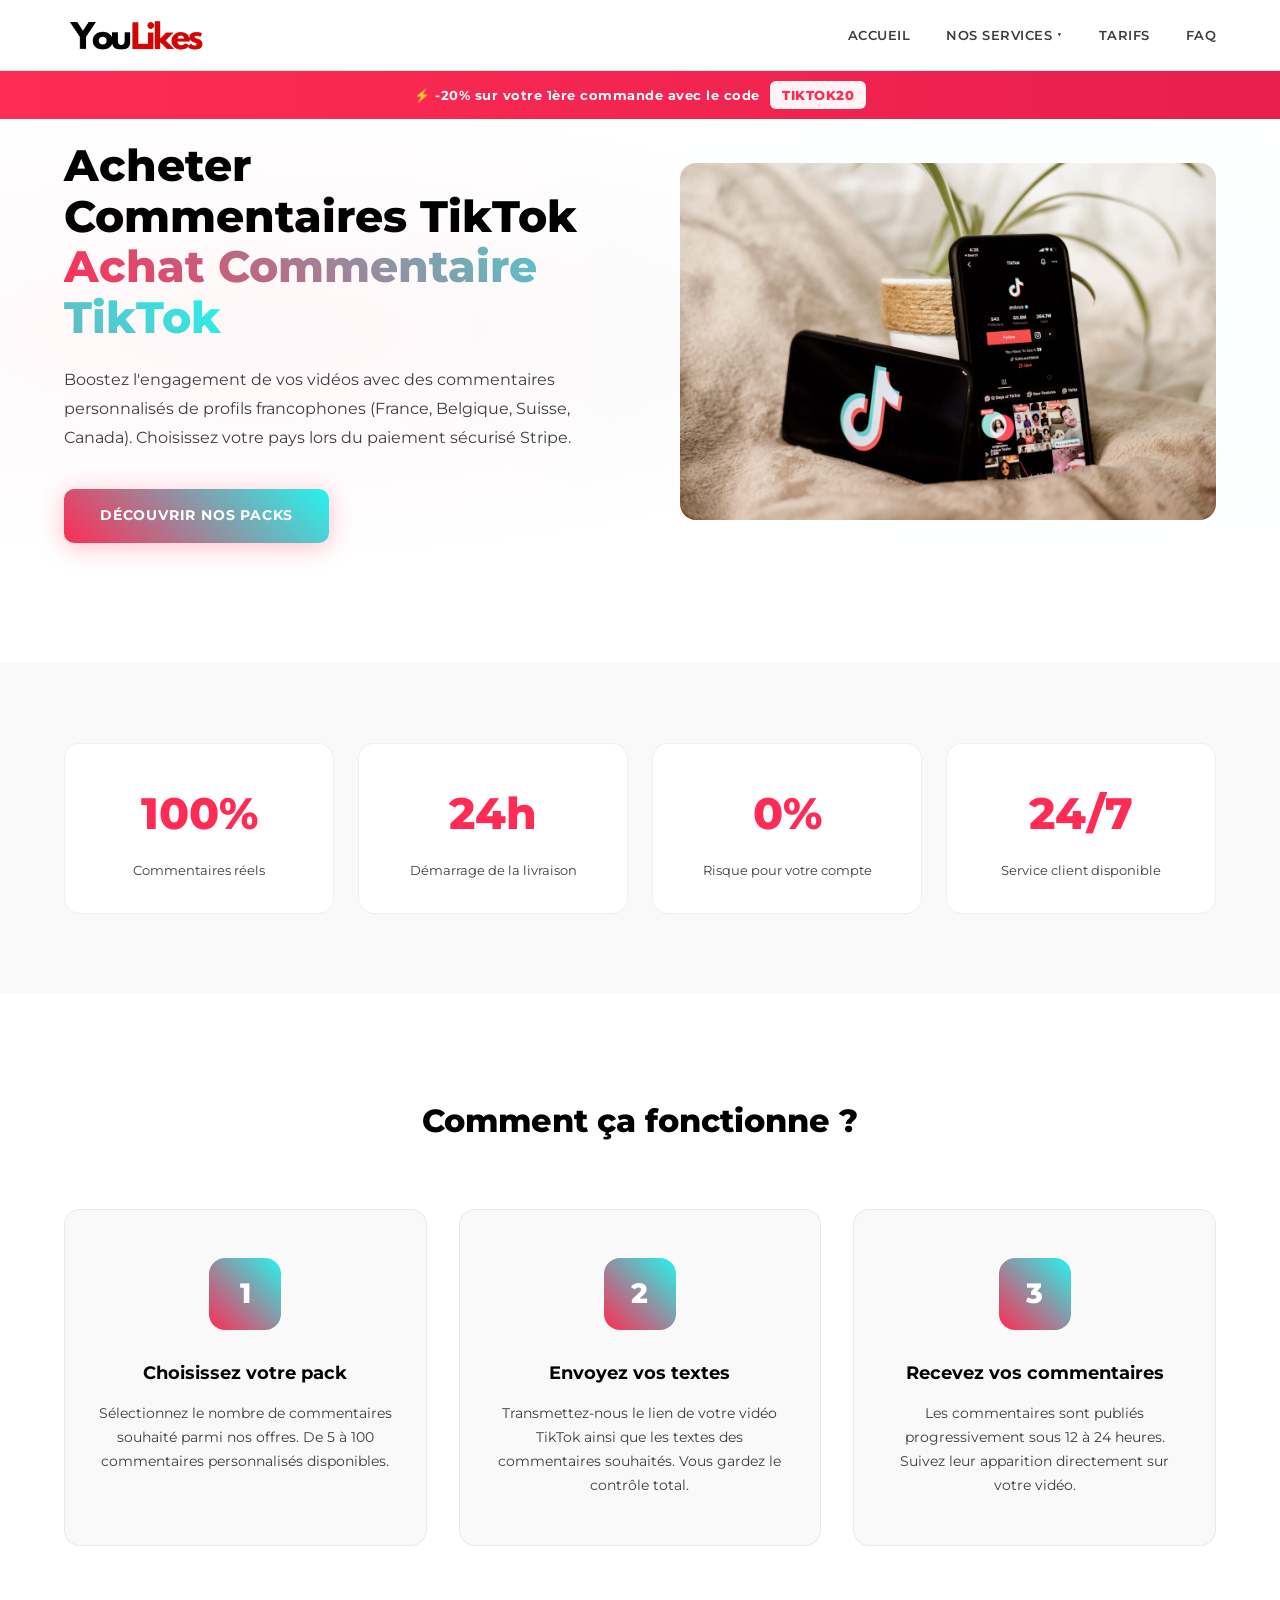
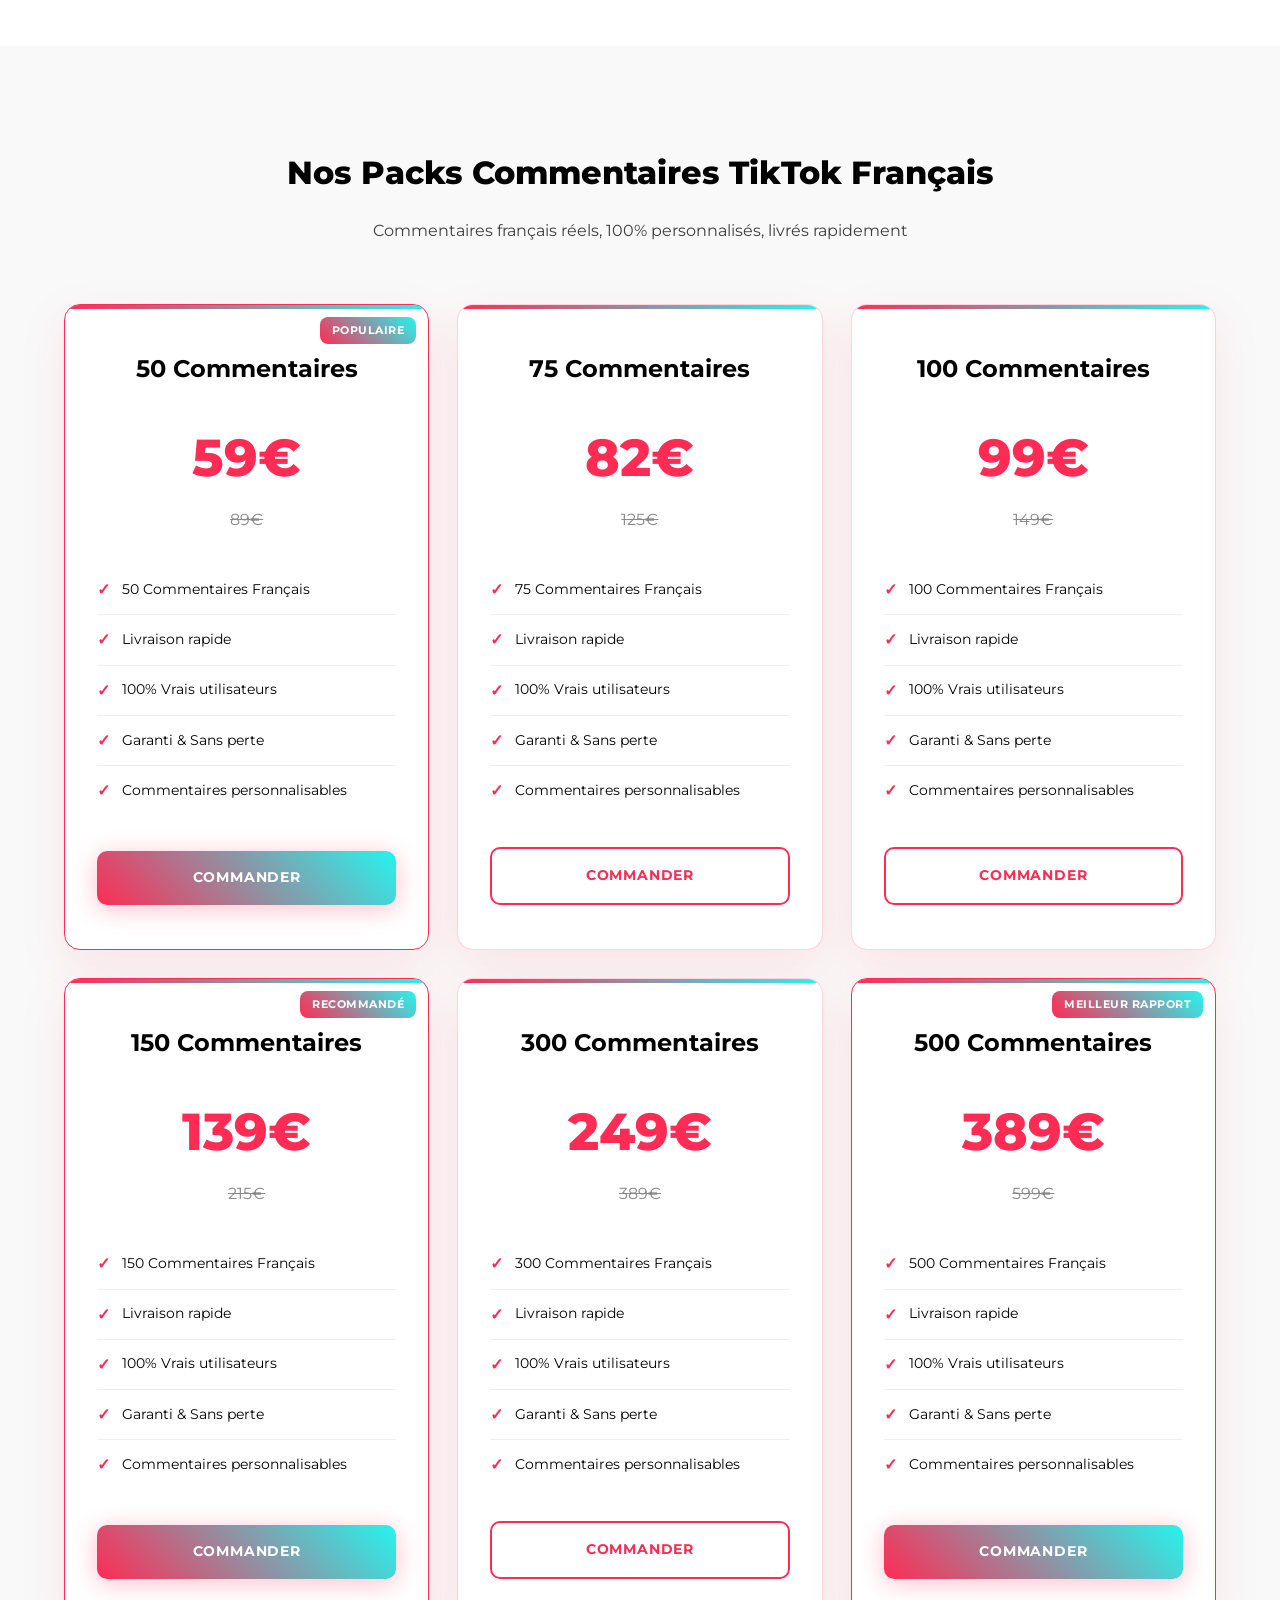
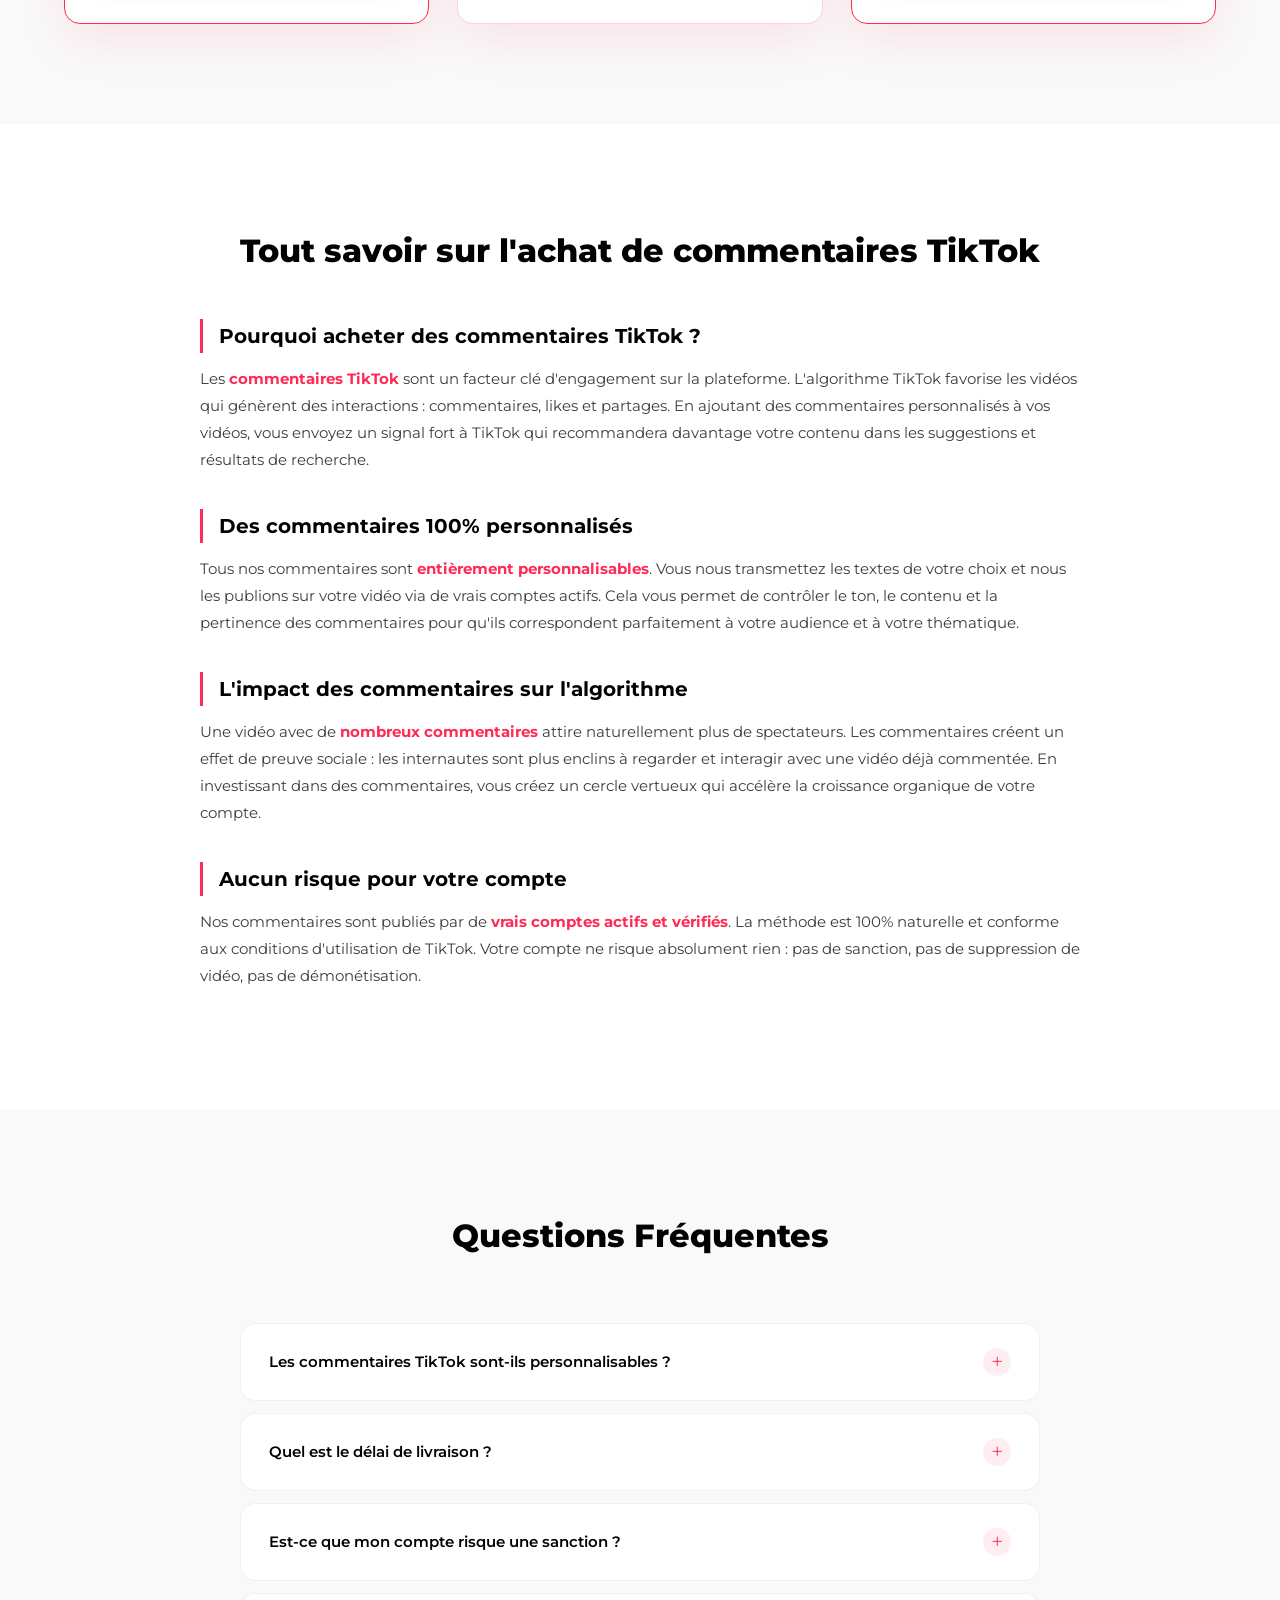
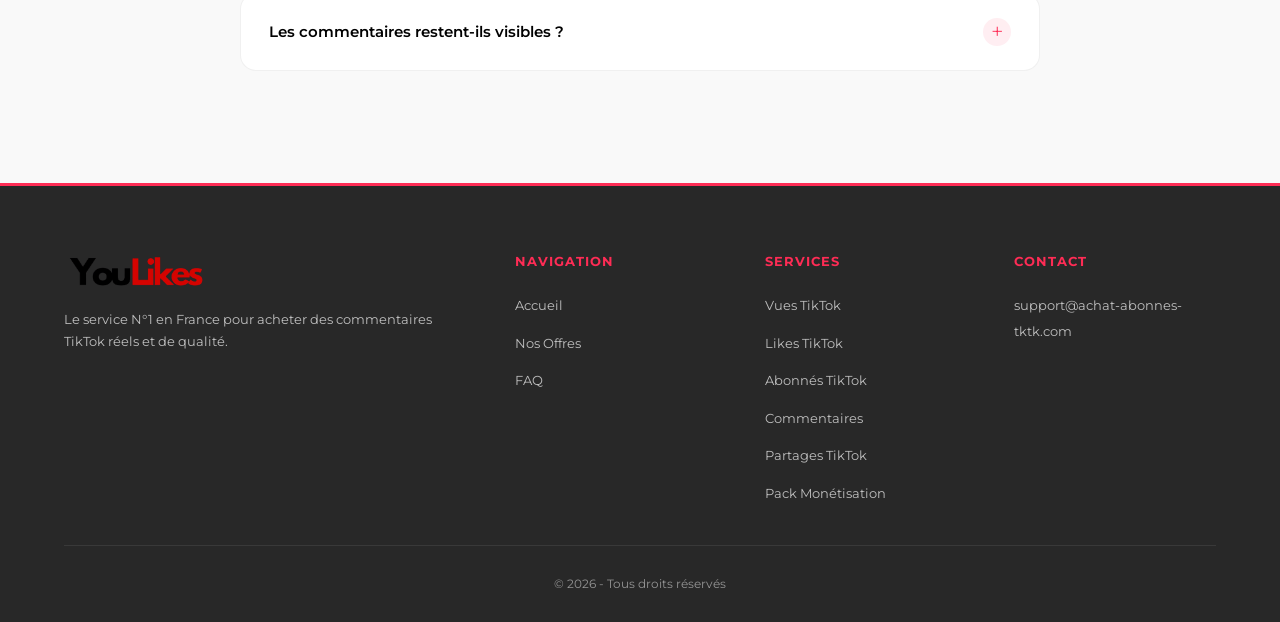
==== commit c4c15b3f: "Mise en prod - nouveaux liens Stripe, corrections nav, CSS mobile - Remplacement des 29 liens Stripe" ====
--- a/acheter-commentaire-tiktok.html
+++ b/acheter-commentaire-tiktok.html
@@ -72,7 +72,7 @@
         "@context": "https://schema.org",
         "@type": "Product",
         "name": "Acheter Commentaires TikTok",
-        "description": "Achat commentaire tiktok personnalise 100% reel. Acheter commentaire tiktok de qualité. Acheter commentaires tiktok a partir de 47 euros les 100 commentaires, livraison rapide et sans risque.",
+        "description": "Achat commentaire tiktok personnalise 100% reel. Acheter commentaire tiktok de qualité. Acheter commentaires tiktok a partir de 59 euros les 50 commentaires, livraison rapide et sans risque.",
         "brand": {
             "@type": "Brand",
             "name": "TkTkBoost"
@@ -101,12 +101,12 @@
                     <li class="nav-item dropdown">
                         <a href="#" class="nav-link" title="Nos Services">Nos Services <span class="dropdown-arrow">&#9660;</span></a>
                         <div class="dropdown-menu">
-                            <a href="https://achat-abonnes-tktk.com/acheter-vue-tiktok.html" title="acheter vues tiktok">Vues TikTok</a>
-                            <a href="https://achat-abonnes-tktk.com/acheter-like-tiktok.html" title="achat like tiktok">Likes TikTok</a>
-                            <a href="https://achat-abonnes-tktk.com/acheter-followers-tiktok.html" title="acheter abonnes tiktok">Abonnés TikTok</a>
+                            <a href="https://achat-abonnes-tktk.com/acheter-vue-tiktok.html" title="achat vue tiktok">Vues TikTok</a>
+                            <a href="https://achat-abonnes-tktk.com/acheter-like-tiktok.html" title="acheter des likes tiktok">Likes TikTok</a>
+                            <a href="https://achat-abonnes-tktk.com/acheter-followers-tiktok.html" title="acheter des abonnés tiktok">Abonnés TikTok</a>
                             <a href="https://achat-abonnes-tktk.com/acheter-commentaire-tiktok.html" title="acheter commentaires tiktok">Commentaires</a>
-                            <a href="https://achat-abonnes-tktk.com/acheter-des-partages-tiktok.html" title="partages tiktok">Partages TikTok</a>
-                            <a href="https://achat-abonnes-tktk.com/monetiser-tiktok.html" title="tiktok studio monétisation">Pack Monétisation</a>
+                            <a href="https://achat-abonnes-tktk.com/acheter-des-partages-tiktok.html" title="partages TikTok">Partages TikTok</a>
+                            <a href="https://achat-abonnes-tktk.com/monetiser-tiktok.html" title="monétisation tiktok">Pack Monétisation</a>
                         </div>
                     </li>
                     <li><a href="#offres" class="nav-link" title="Tarifs">Tarifs</a></li>
@@ -207,7 +207,7 @@
                         <li><span class="check">&#10003;</span> Garanti & Sans perte</li>
                         <li><span class="check">&#10003;</span> Commentaires personnalisables</li>
                     </ul>
-                    <a href="https://buy.stripe.com/dRm7sL41c4Gv8OOcig6Na0x" class="btn btn-primary" title="Commander 50 commentaires TikTok" rel="noopener" target="_blank">Commander</a>
+                    <a href="https://buy.stripe.com/dRm9AT55gfl9aWW4PO6Na1r" class="btn btn-primary" title="Commander 50 commentaires TikTok" rel="noopener" target="_blank">Commander</a>
                 </div>
 
                 <div class="pricing-card">
@@ -225,7 +225,7 @@
                         <li><span class="check">&#10003;</span> Garanti & Sans perte</li>
                         <li><span class="check">&#10003;</span> Commentaires personnalisables</li>
                     </ul>
-                    <a href="https://buy.stripe.com/9B6aEX7do6ODaWW6XW6Na0w" class="btn btn-outline" title="Commander 75 commentaires TikTok" rel="noopener" target="_blank">Commander</a>
+                    <a href="https://buy.stripe.com/eVqcN5apAdd15CC6XW6Na1q" class="btn btn-outline" title="Commander 75 commentaires TikTok" rel="noopener" target="_blank">Commander</a>
                 </div>
 
                 <div class="pricing-card">
@@ -243,7 +243,7 @@
                         <li><span class="check">&#10003;</span> Garanti & Sans perte</li>
                         <li><span class="check">&#10003;</span> Commentaires personnalisables</li>
                     </ul>
-                    <a href="https://buy.stripe.com/aFa7sL9lw4Gv3uugyw6Na0v" class="btn btn-outline" title="Commander 100 commentaires TikTok" rel="noopener" target="_blank">Commander</a>
+                    <a href="https://buy.stripe.com/aFa4gz55ga0P3uueqo6Na1p" class="btn btn-outline" title="Commander 100 commentaires TikTok" rel="noopener" target="_blank">Commander</a>
                 </div>
 
                 <div class="pricing-card featured">
@@ -262,7 +262,7 @@
                         <li><span class="check">&#10003;</span> Garanti & Sans perte</li>
                         <li><span class="check">&#10003;</span> Commentaires personnalisables</li>
                     </ul>
-                    <a href="https://buy.stripe.com/dRm7sL41c4Gv8OOcig6Na0x" class="btn btn-primary" title="Commander 150 commentaires TikTok" rel="noopener" target="_blank">Commander</a>
+                    <a href="https://buy.stripe.com/cNi7sL8hs3Cr1mmcig6Na1o" class="btn btn-primary" title="Commander 150 commentaires TikTok" rel="noopener" target="_blank">Commander</a>
                 </div>
 
                 <div class="pricing-card">
@@ -280,7 +280,7 @@
                         <li><span class="check">&#10003;</span> Garanti & Sans perte</li>
                         <li><span class="check">&#10003;</span> Commentaires personnalisables</li>
                     </ul>
-                    <a href="https://buy.stripe.com/9B6aEX7do6ODaWW6XW6Na0w" class="btn btn-outline" title="Commander 300 commentaires TikTok" rel="noopener" target="_blank">Commander</a>
+                    <a href="https://buy.stripe.com/fZueVdcxIa0P7KK1DC6Na1n" class="btn btn-outline" title="Commander 300 commentaires TikTok" rel="noopener" target="_blank">Commander</a>
                 </div>
 
                 <div class="pricing-card featured">
@@ -299,7 +299,7 @@
                         <li><span class="check">&#10003;</span> Garanti & Sans perte</li>
                         <li><span class="check">&#10003;</span> Commentaires personnalisables</li>
                     </ul>
-                    <a href="https://buy.stripe.com/aFa7sL9lw4Gv3uugyw6Na0v" class="btn btn-primary" title="Commander 500 commentaires TikTok" rel="noopener" target="_blank">Commander</a>
+                    <a href="https://buy.stripe.com/cNiaEX1T42ynghgeqo6Na1m" class="btn btn-primary" title="Commander 500 commentaires TikTok" rel="noopener" target="_blank">Commander</a>
                 </div>
 
             </div>
--- a/styles.css
+++ b/styles.css
@@ -129,6 +129,7 @@
 
 .nav-list {
     display: flex;
+    align-items: center;
     gap: 36px;
 }
 
@@ -265,7 +266,7 @@
 }
 
 .hero {
-    padding: 200px 0 120px;
+    padding: 140px 0 120px;
     background: radial-gradient(ellipse at 20% 50%, rgba(254, 44, 85, 0.04) 0%, transparent 50%),
                 radial-gradient(ellipse at 80% 50%, rgba(37, 244, 238, 0.03) 0%, transparent 50%),
                 var(--white);
@@ -1075,6 +1076,10 @@
         padding: 50px 0;
     }
 
+    .hero {
+        padding: 170px 0 60px;
+    }
+
     .hero .container {
         grid-template-columns: 1fr;
         text-align: center;
@@ -1193,7 +1198,7 @@
     }
 
     .hero {
-        padding: 180px 0 40px;
+        padding: 160px 0 40px;
     }
 
     .hero-content h1 {
